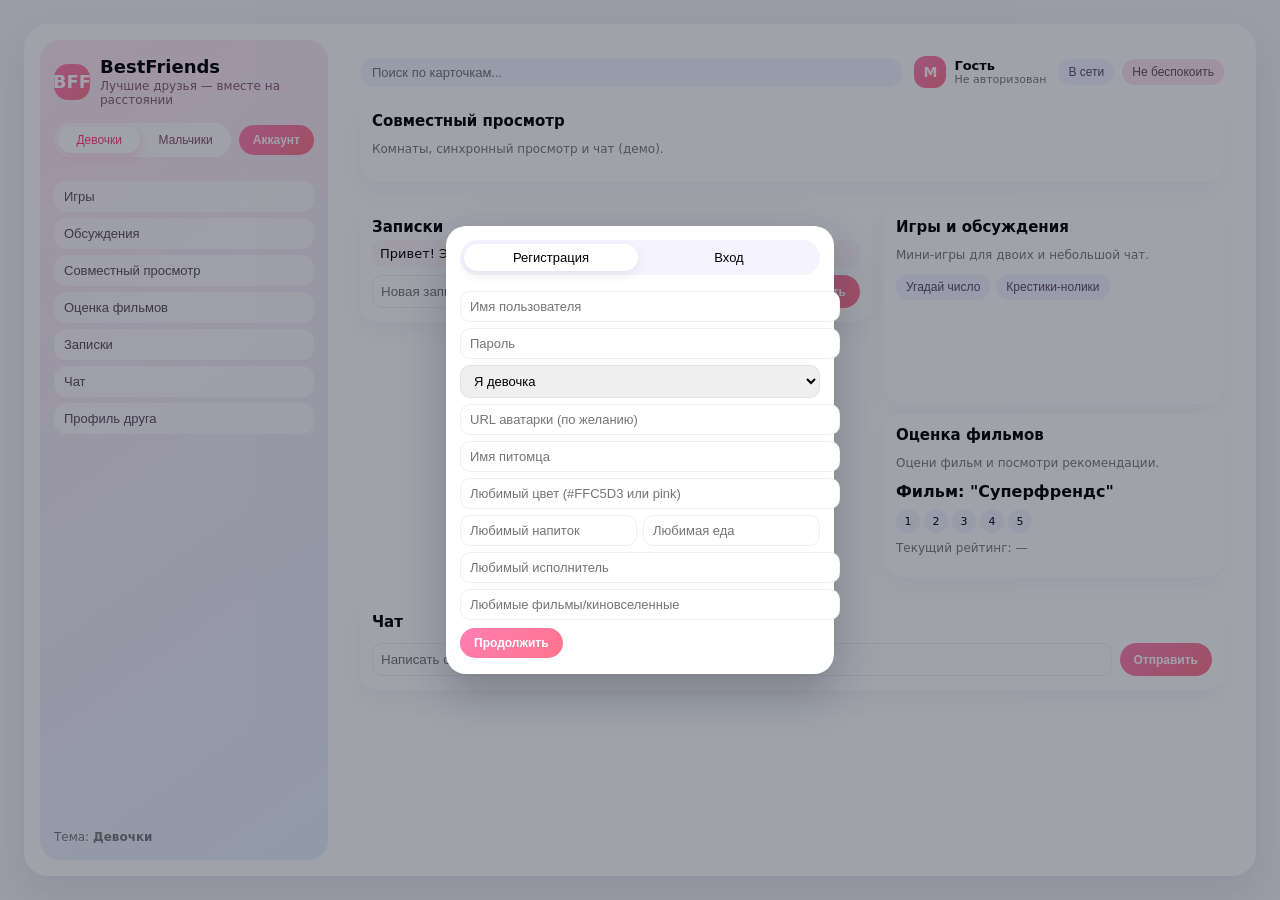
==== index.html @ a4e433d8 "Update index.html" ====
<!DOCTYPE html>
<html lang="ru">
<head>
  <meta charset="utf-8" />
  <meta name="viewport" content="width=device-width, initial-scale=1" />
  <title>Besties — вместе на расстоянии</title>
  <style>
    body {
      margin: 0;
      font-family: system-ui, -apple-system, BlinkMacSystemFont, sans-serif;
      background: #f7f4fb;
      display: flex;
      min-height: 100vh;
    }
    .app {
      display: flex;
      width: 100%;
      max-width: 1200px;
      margin: 24px auto;
      padding: 16px;
      gap: 16px;
      border-radius: 24px;
      background: #fff;
      box-shadow: 0 18px 40px rgba(15, 23, 42, 0.08);
    }
    .sidebar {
      width: 260px;
      border-radius: 20px;
      padding: 16px 14px;
      background: linear-gradient(145deg, #ffe8f3, #e8f1ff);
      display: flex;
      flex-direction: column;
      gap: 16px;
    }
    .brand {
      display: flex;
      gap: 10px;
      align-items: center;
    }
    .logo {
      width: 36px;
      height: 36px;
      border-radius: 14px;
      background: linear-gradient(135deg, #ff7eb3, #ff758c);
      display: flex;
      align-items: center;
      justify-content: center;
      color: #fff;
      font-weight: 700;
      font-size: 18px;
    }
    .brand h1 {
      font-size: 18px;
      margin: 0;
    }
    .brand p {
      margin: 2px 0 0;
      font-size: 12px;
      color: #885b74;
    }
    .toggle-row {
      display: flex;
      gap: 8px;
      align-items: center;
    }
    .theme-switch {
      background: rgba(255, 255, 255, 0.8);
      border-radius: 999px;
      padding: 4px;
      display: flex;
      gap: 4px;
      flex: 1;
    }
    .switch-btn {
      flex: 1;
      border: none;
      background: transparent;
      border-radius: 999px;
      padding: 6px 0;
      font-size: 12px;
      cursor: pointer;
      color: #85546c;
    }
    .switch-btn.active {
      background: #fff;
      box-shadow: 0 4px 10px rgba(255, 126, 179, 0.25);
      color: #ff3f7b;
    }
    .big-btn {
      border-radius: 999px;
      border: none;
      background: linear-gradient(135deg, #ff7eb3, #ff758c);
      color: #fff;
      font-weight: 600;
      font-size: 12px;
      padding: 8px 14px;
      cursor: pointer;
      white-space: nowrap;
    }
    .menu {
      display: flex;
      flex-direction: column;
      gap: 6px;
      margin-top: 8px;
    }
    .menu button {
      border-radius: 12px;
      border: none;
      padding: 8px 10px;
      text-align: left;
      font-size: 13px;
      cursor: pointer;
      background: rgba(255, 255, 255, 0.7);
      color: #5b4d61;
    }
    .menu button:hover {
      background: #fff;
    }
    .muted {
      font-size: 12px;
      color: #7a7a7a;
    }
    .main {
      flex: 1;
      border-radius: 20px;
      padding: 16px;
      background: #ffffff;
      display: flex;
      flex-direction: column;
      gap: 12px;
    }
    .top {
      display: flex;
      justify-content: space-between;
      align-items: center;
      gap: 12px;
    }
    .search {
      flex: 1;
      display: flex;
      align-items: center;
      gap: 6px;
      padding: 6px 10px;
      border-radius: 999px;
      background: #f3f4ff;
    }
    .search input {
      flex: 1;
      border: none;
      outline: none;
      background: transparent;
      font-size: 13px;
    }
    .profile {
      display: flex;
      align-items: center;
      gap: 8px;
    }
    .avatar {
      width: 32px;
      height: 32px;
      border-radius: 12px;
      background: linear-gradient(135deg, #ff7eb3, #ff758c);
      display: flex;
      align-items: center;
      justify-content: center;
      color: #fff;
      font-weight: 700;
      font-size: 14px;
      overflow: hidden;
    }
    .avatar img {
      width: 100%;
      height: 100%;
      object-fit: cover;
    }
    .profile-info strong {
      display: block;
      font-size: 13px;
    }
    .profile-info small {
      display: block;
      font-size: 11px;
      color: #7a7a7a;
    }
    .pill {
      border-radius: 999px;
      border: none;
      font-size: 12px;
      padding: 6px 10px;
      background: #f3f3ff;
      color: #5b4d61;
      cursor: pointer;
    }
    .pill.right {
      background: #ffe3f0;
    }
    .cards {
      display: grid;
      grid-template-columns: 1fr;
      gap: 10px;
    }
    .card {
      border-radius: 18px;
      padding: 12px 12px 14px;
      background: #ffffff;
      box-shadow: 0 10px 25px rgba(15, 23, 42, 0.04);
    }
    .card h3 {
      margin: 0 0 4px;
      font-size: 15px;
    }
    .notes {
      display: flex;
      flex-direction: column;
      gap: 6px;
      max-height: 160px;
      overflow-y: auto;
    }
    .note-item {
      border-radius: 10px;
      padding: 6px 8px;
      background: #fff6fb;
      font-size: 13px;
    }
    .controls {
      display: flex;
      gap: 6px;
      flex-wrap: wrap;
    }
    .game-area {
      min-height: 80px;
      font-size: 13px;
    }
    .guess-input {
      margin-top: 6px;
      padding: 6px 8px;
      border-radius: 999px;
      border: 1px solid rgba(0, 0, 0, 0.06);
    }
    .ttt-grid {
      margin-top: 8px;
      display: grid;
      grid-template-columns: repeat(3, 32px);
      gap: 4px;
    }
    .ttt-cell {
      width: 32px;
      height: 32px;
      border-radius: 8px;
      background: #f3f3ff;
      display: flex;
      align-items: center;
      justify-content: center;
      cursor: pointer;
    }
    .stars {
      display: flex;
      gap: 4px;
    }
    .star {
      width: 24px;
      height: 24px;
      border-radius: 999px;
      background: #f3f3ff;
      font-size: 11px;
      display: flex;
      align-items: center;
      justify-content: center;
      cursor: pointer;
    }
    .star.active {
      background: #ffd2e3;
    }
    .chat-box {
      max-height: 200px;
      overflow-y: auto;
      display: flex;
      flex-direction: column;
      gap: 6px;
    }
    .chat-msg {
      font-size: 13px;
      border-radius: 10px;
      padding: 6px 8px;
      background: #f7f3ff;
    }
    .chat-meta {
      font-size: 11px;
      color: #7a7a7a;
    }
    .overlay {
      position: fixed;
      inset: 0;
      background: rgba(15, 23, 42, 0.4);
      display: flex;
      align-items: center;
      justify-content: center;
      z-index: 20;
    }
    .auth-modal {
      width: 360px;
      max-width: calc(100% - 32px);
      border-radius: 20px;
      background: #ffffff;
      padding: 14px 14px 16px;
      box-shadow: 0 18px 45px rgba(15, 23, 42, 0.25);
    }
    .auth-tabs {
      display: flex;
      gap: 4px;
      background: #f5f3ff;
      border-radius: 999px;
      padding: 4px;
      margin-bottom: 10px;
    }
    .auth-tab {
      flex: 1;
      border-radius: 999px;
      border: none;
      font-size: 13px;
      padding: 6px 0;
      cursor: pointer;
      background: transparent;
    }
    .auth-tab.active {
      background: #ffffff;
      box-shadow: 0 4px 12px rgba(15, 23, 42, 0.08);
    }
    .auth-form input,
    .auth-form select {
      width: 100%;
      margin-top: 6px;
      padding: 7px 9px;
      border-radius: 10px;
      border: 1px solid rgba(0, 0, 0, 0.06);
      font-size: 13px;
    }
    .auth-row {
      display: flex;
      gap: 6px;
    }
    .badge {
      display: inline-block;
      border-radius: 999px;
      padding: 3px 7px;
      font-size: 11px;
      background: #fff2fa;
      color: #884b6a;
    }
  </style>
</head>
<body data-theme="girls">
  <!-- Модалка регистрации/входа -->
  <div class="overlay" id="authOverlay" hidden>
    <div class="auth-modal">
      <div class="auth-tabs">
        <button class="auth-tab active" id="tabRegister">Регистрация</button>
        <button class="auth-tab" id="tabLogin">Вход</button>
      </div>
      <form class="auth-form" id="authForm">
        <div id="registerFields">
          <input id="regUsername" placeholder="Имя пользователя" />
          <input id="regPassword" type="password" placeholder="Пароль" />
          <select id="regGender">
            <option value="girls">Я девочка</option>
            <option value="boys">Я мальчик</option>
          </select>
          <input id="regAvatar" placeholder="URL аватарки (по желанию)" />
          <input id="regPet" placeholder="Имя питомца" />
          <input id="regFavColor" placeholder="Любимый цвет (#FFC5D3 или pink)" />
          <div class="auth-row">
            <input id="regFavDrink" placeholder="Любимый напиток" />
            <input id="regFavFood" placeholder="Любимая еда" />
          </div>
          <input id="regFavArtist" placeholder="Любимый исполнитель" />
          <input id="regFavMovies" placeholder="Любимые фильмы/киновселенные" />
        </div>

        <div id="loginFields" hidden>
          <input id="loginUsername" placeholder="Имя пользователя" />
          <input id="loginPassword" type="password" placeholder="Пароль" />
        </div>

        <button class="big-btn" type="submit" style="margin-top:8px;">
          Продолжить
        </button>
      </form>
    </div>
  </div>

  <div class="app">
    <aside class="sidebar">
      <div class="brand">
        <div class="logo">BFF</div>
        <div>
          <h1>BestFriends</h1>
          <p>Лучшие друзья — вместе на расстоянии</p>
        </div>
      </div>

      <div class="toggle-row">
        <div class="theme-switch">
          <button class="switch-btn active" id="btnGirls">Девочки</button>
          <button class="switch-btn" id="btnBoys">Мальчики</button>
        </div>
        <button class="big-btn" id="btnAccount">Аккаунт</button>
      </div>

      <nav class="menu">
        <button data-section="games">Игры</button>
        <button data-section="discuss">Обсуждения</button>
        <button data-section="watch">Совместный просмотр</button>
        <button data-section="ratings">Оценка фильмов</button>
        <button data-section="notes">Записки</button>
        <button data-section="chat">Чат</button>
        <button data-section="profiles">Профиль друга</button>
      </nav>

      <div style="margin-top:auto">
        <div class="muted">
          Тема: <strong id="currentTheme">Девочки</strong><br />
          <span id="userSummary"></span>
        </div>
      </div>
    </aside>

    <main class="main">
      <div class="top">
        <div style="display:flex;gap:12px;align-items:center;flex:1">
          <div class="search">
            <input id="search" placeholder="Поиск по карточкам..." />
          </div>

          <div class="profile">
            <div class="avatar" id="myAvatar"><span>M</span></div>
            <div class="profile-info">
              <strong id="myName">Гость</strong>
              <small id="myStatus">Не авторизован</small>
              <small id="myPet"></small>
            </div>
          </div>
        </div>

        <div style="display:flex;gap:8px;align-items:center">
          <button class="pill" id="toggleOnline">В сети</button>
          <button class="pill right" id="toggleDoNotDisturb">Не беспокоить</button>
        </div>
      </div>

      <section class="cards" id="sectionsContainer"></section>

      <div style="display:flex;gap:12px;margin-top:12px;align-items:flex-start">
        <div style="flex:1">
          <div class="card">
            <h3>Записки</h3>
            <div class="notes" id="notesList">
              <div class="note-item">Привет! Это первая совместная записка.</div>
            </div>
            <div style="display:flex;gap:8px;margin-top:8px">
              <input id="noteInput" placeholder="Новая записка..." style="flex:1;padding:8px;border-radius:10px;border:1px solid rgba(0,0,0,0.06)" />
              <button class="big-btn" id="addNote">Добавить</button>
            </div>
          </div>
        </div>

        <div style="width:340px">
          <div class="card">
            <h3>Игры и обсуждения</h3>
            <p class="muted">Мини‑игры для двоих и небольшой чат.</p>
            <div class="controls" style="margin-top:10px" id="activityControls">
              <button class="pill" data-activity="guess">Угадай число</button>
              <button class="pill" data-activity="ttt">Крестики‑нолики</button>
            </div>
            <div class="game-area" id="gameArea" style="margin-top:10px"></div>
          </div>

          <div class="card" style="margin-top:10px">
            <h3>Оценка фильмов</h3>
            <p class="muted">Оцени фильм и посмотри рекомендации.</p>
            <div style="margin-top:10px">
              <div><strong id="movieTitle">Фильм: "Суперфрендс"</strong></div>
              <div style="margin-top:8px" class="stars" id="movieStars">
                <div class="star" data-value="1">1</div>
                <div class="star" data-value="2">2</div>
                <div class="star" data-value="3">3</div>
                <div class="star" data-value="4">4</div>
                <div class="star" data-value="5">5</div>
              </div>
              <div style="margin-top:8px" class="muted">
                Текущий рейтинг: <span id="currentRating">—</span>
              </div>
              <div style="margin-top:8px" class="muted" id="movieRec"></div>
            </div>
          </div>
        </div>
      </div>

      <div class="card" style="margin-top:12px;">
        <h3>Чат</h3>
        <div class="chat-box" id="chatBox"></div>
        <div style="display:flex;gap:8px;margin-top:8px;">
          <input id="chatInput" placeholder="Написать сообщение..." style="flex:1;padding:8px;border-radius:10px;border:1px solid rgba(0,0,0,0.06)" />
          <button class="big-btn" id="chatSend">Отправить</button>
        </div>
      </div>
    </main>
  </div>

  <template id="cardTemplate">
    <div class="card">
      <h3></h3>
      <p class="muted"></p>
    </div>
  </template>

  <script src="main.js"></script>
</body>
</html>
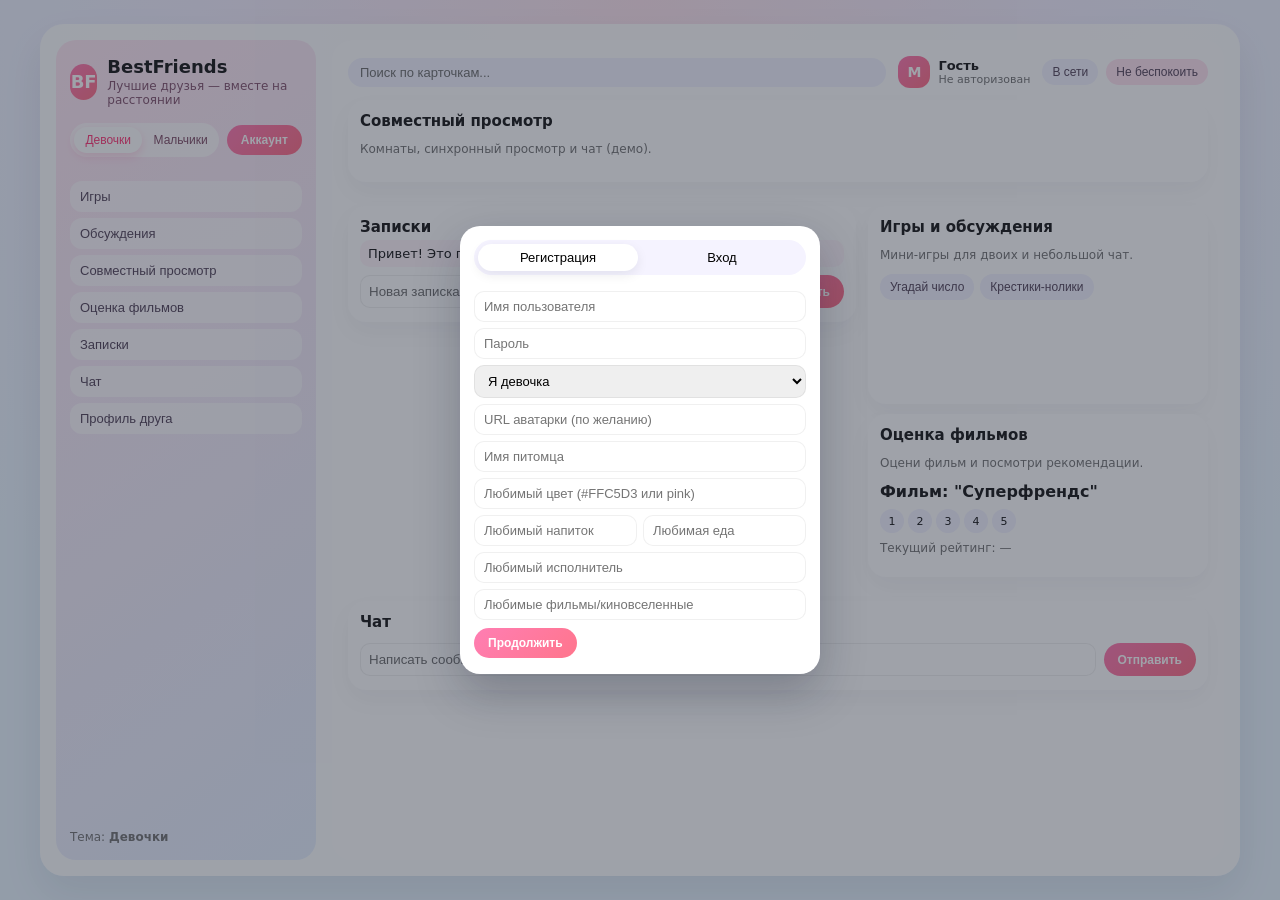
==== commit 900dc1a5: "Update index.html" ====
--- a/index.html
+++ b/index.html
@@ -3,362 +3,28 @@
 <head>
   <meta charset="utf-8" />
   <meta name="viewport" content="width=device-width, initial-scale=1" />
-  <title>Besties — вместе на расстоянии</title>
-  <style>
-    body {
-      margin: 0;
-      font-family: system-ui, -apple-system, BlinkMacSystemFont, sans-serif;
-      background: #f7f4fb;
-      display: flex;
-      min-height: 100vh;
-    }
-    .app {
-      display: flex;
-      width: 100%;
-      max-width: 1200px;
-      margin: 24px auto;
-      padding: 16px;
-      gap: 16px;
-      border-radius: 24px;
-      background: #fff;
-      box-shadow: 0 18px 40px rgba(15, 23, 42, 0.08);
-    }
-    .sidebar {
-      width: 260px;
-      border-radius: 20px;
-      padding: 16px 14px;
-      background: linear-gradient(145deg, #ffe8f3, #e8f1ff);
-      display: flex;
-      flex-direction: column;
-      gap: 16px;
-    }
-    .brand {
-      display: flex;
-      gap: 10px;
-      align-items: center;
-    }
-    .logo {
-      width: 36px;
-      height: 36px;
-      border-radius: 14px;
-      background: linear-gradient(135deg, #ff7eb3, #ff758c);
-      display: flex;
-      align-items: center;
-      justify-content: center;
-      color: #fff;
-      font-weight: 700;
-      font-size: 18px;
-    }
-    .brand h1 {
-      font-size: 18px;
-      margin: 0;
-    }
-    .brand p {
-      margin: 2px 0 0;
-      font-size: 12px;
-      color: #885b74;
-    }
-    .toggle-row {
-      display: flex;
-      gap: 8px;
-      align-items: center;
-    }
-    .theme-switch {
-      background: rgba(255, 255, 255, 0.8);
-      border-radius: 999px;
-      padding: 4px;
-      display: flex;
-      gap: 4px;
-      flex: 1;
-    }
-    .switch-btn {
-      flex: 1;
-      border: none;
-      background: transparent;
-      border-radius: 999px;
-      padding: 6px 0;
-      font-size: 12px;
-      cursor: pointer;
-      color: #85546c;
-    }
-    .switch-btn.active {
-      background: #fff;
-      box-shadow: 0 4px 10px rgba(255, 126, 179, 0.25);
-      color: #ff3f7b;
-    }
-    .big-btn {
-      border-radius: 999px;
-      border: none;
-      background: linear-gradient(135deg, #ff7eb3, #ff758c);
-      color: #fff;
-      font-weight: 600;
-      font-size: 12px;
-      padding: 8px 14px;
-      cursor: pointer;
-      white-space: nowrap;
-    }
-    .menu {
-      display: flex;
-      flex-direction: column;
-      gap: 6px;
-      margin-top: 8px;
-    }
-    .menu button {
-      border-radius: 12px;
-      border: none;
-      padding: 8px 10px;
-      text-align: left;
-      font-size: 13px;
-      cursor: pointer;
-      background: rgba(255, 255, 255, 0.7);
-      color: #5b4d61;
-    }
-    .menu button:hover {
-      background: #fff;
-    }
-    .muted {
-      font-size: 12px;
-      color: #7a7a7a;
-    }
-    .main {
-      flex: 1;
-      border-radius: 20px;
-      padding: 16px;
-      background: #ffffff;
-      display: flex;
-      flex-direction: column;
-      gap: 12px;
-    }
-    .top {
-      display: flex;
-      justify-content: space-between;
-      align-items: center;
-      gap: 12px;
-    }
-    .search {
-      flex: 1;
-      display: flex;
-      align-items: center;
-      gap: 6px;
-      padding: 6px 10px;
-      border-radius: 999px;
-      background: #f3f4ff;
-    }
-    .search input {
-      flex: 1;
-      border: none;
-      outline: none;
-      background: transparent;
-      font-size: 13px;
-    }
-    .profile {
-      display: flex;
-      align-items: center;
-      gap: 8px;
-    }
-    .avatar {
-      width: 32px;
-      height: 32px;
-      border-radius: 12px;
-      background: linear-gradient(135deg, #ff7eb3, #ff758c);
-      display: flex;
-      align-items: center;
-      justify-content: center;
-      color: #fff;
-      font-weight: 700;
-      font-size: 14px;
-      overflow: hidden;
-    }
-    .avatar img {
-      width: 100%;
-      height: 100%;
-      object-fit: cover;
-    }
-    .profile-info strong {
-      display: block;
-      font-size: 13px;
-    }
-    .profile-info small {
-      display: block;
-      font-size: 11px;
-      color: #7a7a7a;
-    }
-    .pill {
-      border-radius: 999px;
-      border: none;
-      font-size: 12px;
-      padding: 6px 10px;
-      background: #f3f3ff;
-      color: #5b4d61;
-      cursor: pointer;
-    }
-    .pill.right {
-      background: #ffe3f0;
-    }
-    .cards {
-      display: grid;
-      grid-template-columns: 1fr;
-      gap: 10px;
-    }
-    .card {
-      border-radius: 18px;
-      padding: 12px 12px 14px;
-      background: #ffffff;
-      box-shadow: 0 10px 25px rgba(15, 23, 42, 0.04);
-    }
-    .card h3 {
-      margin: 0 0 4px;
-      font-size: 15px;
-    }
-    .notes {
-      display: flex;
-      flex-direction: column;
-      gap: 6px;
-      max-height: 160px;
-      overflow-y: auto;
-    }
-    .note-item {
-      border-radius: 10px;
-      padding: 6px 8px;
-      background: #fff6fb;
-      font-size: 13px;
-    }
-    .controls {
-      display: flex;
-      gap: 6px;
-      flex-wrap: wrap;
-    }
-    .game-area {
-      min-height: 80px;
-      font-size: 13px;
-    }
-    .guess-input {
-      margin-top: 6px;
-      padding: 6px 8px;
-      border-radius: 999px;
-      border: 1px solid rgba(0, 0, 0, 0.06);
-    }
-    .ttt-grid {
-      margin-top: 8px;
-      display: grid;
-      grid-template-columns: repeat(3, 32px);
-      gap: 4px;
-    }
-    .ttt-cell {
-      width: 32px;
-      height: 32px;
-      border-radius: 8px;
-      background: #f3f3ff;
-      display: flex;
-      align-items: center;
-      justify-content: center;
-      cursor: pointer;
-    }
-    .stars {
-      display: flex;
-      gap: 4px;
-    }
-    .star {
-      width: 24px;
-      height: 24px;
-      border-radius: 999px;
-      background: #f3f3ff;
-      font-size: 11px;
-      display: flex;
-      align-items: center;
-      justify-content: center;
-      cursor: pointer;
-    }
-    .star.active {
-      background: #ffd2e3;
-    }
-    .chat-box {
-      max-height: 200px;
-      overflow-y: auto;
-      display: flex;
-      flex-direction: column;
-      gap: 6px;
-    }
-    .chat-msg {
-      font-size: 13px;
-      border-radius: 10px;
-      padding: 6px 8px;
-      background: #f7f3ff;
-    }
-    .chat-meta {
-      font-size: 11px;
-      color: #7a7a7a;
-    }
-    .overlay {
-      position: fixed;
-      inset: 0;
-      background: rgba(15, 23, 42, 0.4);
-      display: flex;
-      align-items: center;
-      justify-content: center;
-      z-index: 20;
-    }
-    .auth-modal {
-      width: 360px;
-      max-width: calc(100% - 32px);
-      border-radius: 20px;
-      background: #ffffff;
-      padding: 14px 14px 16px;
-      box-shadow: 0 18px 45px rgba(15, 23, 42, 0.25);
-    }
-    .auth-tabs {
-      display: flex;
-      gap: 4px;
-      background: #f5f3ff;
-      border-radius: 999px;
-      padding: 4px;
-      margin-bottom: 10px;
-    }
-    .auth-tab {
-      flex: 1;
-      border-radius: 999px;
-      border: none;
-      font-size: 13px;
-      padding: 6px 0;
-      cursor: pointer;
-      background: transparent;
-    }
-    .auth-tab.active {
-      background: #ffffff;
-      box-shadow: 0 4px 12px rgba(15, 23, 42, 0.08);
-    }
-    .auth-form input,
-    .auth-form select {
-      width: 100%;
-      margin-top: 6px;
-      padding: 7px 9px;
-      border-radius: 10px;
-      border: 1px solid rgba(0, 0, 0, 0.06);
-      font-size: 13px;
-    }
-    .auth-row {
-      display: flex;
-      gap: 6px;
-    }
-    .badge {
-      display: inline-block;
-      border-radius: 999px;
-      padding: 3px 7px;
-      font-size: 11px;
-      background: #fff2fa;
-      color: #884b6a;
-    }
-  </style>
+  <title>BestFriends — вместе на расстоянии</title>
+  <link rel="stylesheet" href="style.css" />
 </head>
 <body data-theme="girls">
-  <!-- Модалка регистрации/входа -->
+  <!-- Модалка регистрации/входа/профиля -->
   <div class="overlay" id="authOverlay" hidden>
     <div class="auth-modal">
-      <div class="auth-tabs">
+      <div class="auth-tabs" id="authTabs">
         <button class="auth-tab active" id="tabRegister">Регистрация</button>
         <button class="auth-tab" id="tabLogin">Вход</button>
       </div>
+
+      <!-- Блок профиля после входа -->
+      <div id="profileView" hidden>
+        <h3>Привет, <span id="profileName"></span>!</h3>
+        <p class="muted" id="profileInfo"></p>
+        <button class="big-btn" id="btnLogout" style="margin-top:8px;">Выйти</button>
+      </div>
+
+      <!-- Форма регистрации/входа -->
       <form class="auth-form" id="authForm">
+        <!-- Регистрация -->
         <div id="registerFields">
           <input id="regUsername" placeholder="Имя пользователя" />
           <input id="regPassword" type="password" placeholder="Пароль" />
@@ -377,6 +43,7 @@
           <input id="regFavMovies" placeholder="Любимые фильмы/киновселенные" />
         </div>
 
+        <!-- Вход -->
         <div id="loginFields" hidden>
           <input id="loginUsername" placeholder="Имя пользователя" />
           <input id="loginPassword" type="password" placeholder="Пароль" />
@@ -392,7 +59,7 @@
   <div class="app">
     <aside class="sidebar">
       <div class="brand">
-        <div class="logo">BFF</div>
+        <div class="logo">BF</div>
         <div>
           <h1>BestFriends</h1>
           <p>Лучшие друзья — вместе на расстоянии</p>
--- a/style.css
+++ b/style.css
@@ -0,0 +1,448 @@
+:root {
+  --bg: #f7f4fb;
+  --sidebar-bg: #ffffff;
+  --card-bg: #ffffff;
+  --text-main: #222222;
+  --text-muted: #7a7a7a;
+  --accent-pink: #ffc5d3;
+  --accent-blue: #b4d4ff;
+  --border-soft: rgba(0, 0, 0, 0.06);
+  --radius-lg: 18px;
+  --radius-md: 12px;
+  --shadow-soft: 0 18px 40px rgba(15, 23, 42, 0.08);
+}
+
+* {
+  box-sizing: border-box;
+}
+
+body {
+  margin: 0;
+  font-family: system-ui, -apple-system, BlinkMacSystemFont, "SF Pro Text", sans-serif;
+  background: radial-gradient(circle at top, #ffe7f0, #f3f0ff 40%, #ebf6ff 75%);
+  color: var(--text-main);
+  min-height: 100vh;
+  display: flex;
+}
+
+/* Лейаут */
+
+.app {
+  display: flex;
+  width: 100%;
+  max-width: 1200px;
+  margin: 24px auto;
+  padding: 16px;
+  gap: 16px;
+  border-radius: 24px;
+  background: rgba(255, 255, 255, 0.9);
+  box-shadow: var(--shadow-soft);
+}
+
+/* Сайдбар */
+
+.sidebar {
+  width: 260px;
+  border-radius: 20px;
+  padding: 16px 14px;
+  background: linear-gradient(145deg, #ffe8f3, #e8f1ff);
+  display: flex;
+  flex-direction: column;
+  gap: 16px;
+}
+
+.brand {
+  display: flex;
+  gap: 10px;
+  align-items: center;
+}
+
+.logo {
+  width: 36px;
+  height: 36px;
+  border-radius: 14px;
+  background: linear-gradient(135deg, #ff7eb3, #ff758c);
+  display: flex;
+  align-items: center;
+  justify-content: center;
+  color: #fff;
+  font-weight: 700;
+  font-size: 18px;
+}
+
+.brand h1 {
+  font-size: 18px;
+  margin: 0;
+}
+
+.brand p {
+  margin: 2px 0 0;
+  font-size: 12px;
+  color: #885b74;
+}
+
+.toggle-row {
+  display: flex;
+  gap: 8px;
+  align-items: center;
+}
+
+.theme-switch {
+  background: rgba(255, 255, 255, 0.8);
+  border-radius: 999px;
+  padding: 4px;
+  display: flex;
+  gap: 4px;
+  flex: 1;
+}
+
+.switch-btn {
+  flex: 1;
+  border: none;
+  background: transparent;
+  border-radius: 999px;
+  padding: 6px 0;
+  font-size: 12px;
+  cursor: pointer;
+  color: #85546c;
+}
+
+.switch-btn.active {
+  background: #fff;
+  box-shadow: 0 4px 10px rgba(255, 126, 179, 0.25);
+  color: #ff3f7b;
+}
+
+.big-btn {
+  border-radius: 999px;
+  border: none;
+  background: linear-gradient(135deg, #ff7eb3, #ff758c);
+  color: #fff;
+  font-weight: 600;
+  font-size: 12px;
+  padding: 8px 14px;
+  cursor: pointer;
+  white-space: nowrap;
+}
+
+.menu {
+  display: flex;
+  flex-direction: column;
+  gap: 6px;
+  margin-top: 8px;
+}
+
+.menu button {
+  border-radius: 12px;
+  border: none;
+  padding: 8px 10px;
+  text-align: left;
+  font-size: 13px;
+  cursor: pointer;
+  background: rgba(255, 255, 255, 0.7);
+  color: #5b4d61;
+}
+
+.menu button:hover {
+  background: #fff;
+}
+
+.muted {
+  font-size: 12px;
+  color: var(--text-muted);
+}
+
+/* Main */
+
+.main {
+  flex: 1;
+  border-radius: 20px;
+  padding: 16px;
+  background: #ffffff;
+  display: flex;
+  flex-direction: column;
+  gap: 12px;
+}
+
+.top {
+  display: flex;
+  justify-content: space-between;
+  align-items: center;
+  gap: 12px;
+}
+
+.search {
+  flex: 1;
+  display: flex;
+  align-items: center;
+  gap: 6px;
+  padding: 6px 10px;
+  border-radius: 999px;
+  background: #f3f4ff;
+}
+
+.search input {
+  flex: 1;
+  border: none;
+  outline: none;
+  background: transparent;
+  font-size: 13px;
+}
+
+.profile {
+  display: flex;
+  align-items: center;
+  gap: 8px;
+}
+
+.avatar {
+  width: 32px;
+  height: 32px;
+  border-radius: 12px;
+  background: linear-gradient(135deg, #ff7eb3, #ff758c);
+  display: flex;
+  align-items: center;
+  justify-content: center;
+  color: #fff;
+  font-weight: 700;
+  font-size: 14px;
+  overflow: hidden;
+}
+
+.avatar img {
+  width: 100%;
+  height: 100%;
+  object-fit: cover;
+}
+
+.profile-info strong {
+  display: block;
+  font-size: 13px;
+}
+
+.profile-info small {
+  display: block;
+  font-size: 11px;
+  color: var(--text-muted);
+}
+
+.pill {
+  border-radius: 999px;
+  border: none;
+  font-size: 12px;
+  padding: 6px 10px;
+  background: #f3f3ff;
+  color: #5b4d61;
+  cursor: pointer;
+}
+
+.pill.right {
+  background: #ffe3f0;
+}
+
+/* Cards */
+
+.cards {
+  display: grid;
+  grid-template-columns: 1fr;
+  gap: 10px;
+}
+
+.card {
+  border-radius: 18px;
+  padding: 12px 12px 14px;
+  background: #ffffff;
+  box-shadow: 0 10px 25px rgba(15, 23, 42, 0.04);
+}
+
+.card h3 {
+  margin: 0 0 4px;
+  font-size: 15px;
+}
+
+/* Notes */
+
+.notes {
+  display: flex;
+  flex-direction: column;
+  gap: 6px;
+  max-height: 160px;
+  overflow-y: auto;
+}
+
+.note-item {
+  border-radius: 10px;
+  padding: 6px 8px;
+  background: #fff6fb;
+  font-size: 13px;
+}
+
+/* Games */
+
+.controls {
+  display: flex;
+  gap: 6px;
+  flex-wrap: wrap;
+}
+
+.game-area {
+  min-height: 80px;
+  font-size: 13px;
+}
+
+.guess-input {
+  margin-top: 6px;
+  padding: 6px 8px;
+  border-radius: 999px;
+  border: 1px solid var(--border-soft);
+}
+
+/* Tic-tac-toe */
+
+.ttt-grid {
+  margin-top: 8px;
+  display: grid;
+  grid-template-columns: repeat(3, 32px);
+  gap: 4px;
+}
+
+.ttt-cell {
+  width: 32px;
+  height: 32px;
+  border-radius: 8px;
+  background: #f3f3ff;
+  display: flex;
+  align-items: center;
+  justify-content: center;
+  cursor: pointer;
+}
+
+/* Rating */
+
+.stars {
+  display: flex;
+  gap: 4px;
+}
+
+.star {
+  width: 24px;
+  height: 24px;
+  border-radius: 999px;
+  background: #f3f3ff;
+  font-size: 11px;
+  display: flex;
+  align-items: center;
+  justify-content: center;
+  cursor: pointer;
+}
+
+.star.active {
+  background: #ffd2e3;
+}
+
+/* Chat */
+
+.chat-box {
+  max-height: 200px;
+  overflow-y: auto;
+  display: flex;
+  flex-direction: column;
+  gap: 6px;
+}
+
+.chat-msg {
+  font-size: 13px;
+  border-radius: 10px;
+  padding: 6px 8px;
+  background: #f7f3ff;
+}
+
+.chat-meta {
+  font-size: 11px;
+  color: var(--text-muted);
+}
+
+/* Overlay / auth */
+
+.overlay {
+  position: fixed;
+  inset: 0;
+  background: rgba(15, 23, 42, 0.4);
+  display: flex;
+  align-items: center;
+  justify-content: center;
+  z-index: 20;
+}
+
+.auth-modal {
+  width: 360px;
+  max-width: calc(100% - 32px);
+  border-radius: 20px;
+  background: #ffffff;
+  padding: 14px 14px 16px;
+  box-shadow: 0 18px 45px rgba(15, 23, 42, 0.25);
+}
+
+.auth-tabs {
+  display: flex;
+  gap: 4px;
+  background: #f5f3ff;
+  border-radius: 999px;
+  padding: 4px;
+  margin-bottom: 10px;
+}
+
+.auth-tab {
+  flex: 1;
+  border-radius: 999px;
+  border: none;
+  font-size: 13px;
+  padding: 6px 0;
+  cursor: pointer;
+  background: transparent;
+}
+
+.auth-tab.active {
+  background: #ffffff;
+  box-shadow: 0 4px 12px rgba(15, 23, 42, 0.08);
+}
+
+.auth-form input,
+.auth-form select {
+  width: 100%;
+  margin-top: 6px;
+  padding: 7px 9px;
+  border-radius: 10px;
+  border: 1px solid var(--border-soft);
+  font-size: 13px;
+}
+
+.auth-row {
+  display: flex;
+  gap: 6px;
+}
+
+/* Badges */
+
+.badge {
+  display: inline-block;
+  border-radius: 999px;
+  padding: 3px 7px;
+  font-size: 11px;
+  background: #fff2fa;
+  color: #884b6a;
+}
+
+/* Responsive */
+
+@media (max-width: 880px) {
+  .app {
+    flex-direction: column;
+  }
+  .sidebar {
+    width: 100%;
+    flex-direction: row;
+    align-items: center;
+    overflow-x: auto;
+  }
+}
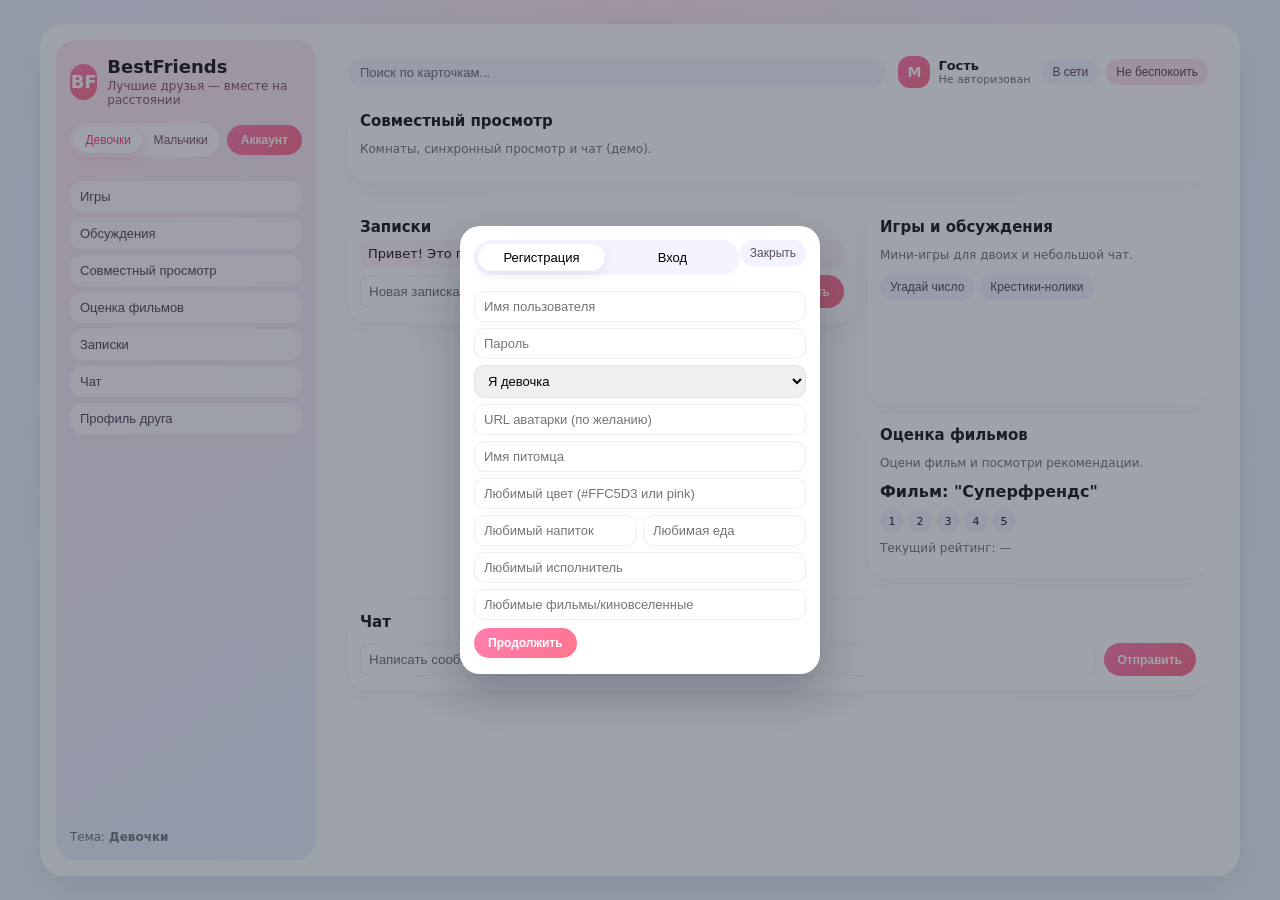
==== commit a902fcc6: "Update index.html" ====
--- a/index.html
+++ b/index.html
@@ -10,6 +10,10 @@
   <!-- Модалка регистрации/входа/профиля -->
   <div class="overlay" id="authOverlay" hidden>
     <div class="auth-modal">
+      <button class="pill" id="btnCloseAuth" style="float:right;margin-bottom:6px;">
+        Закрыть
+      </button>
+
       <div class="auth-tabs" id="authTabs">
         <button class="auth-tab active" id="tabRegister">Регистрация</button>
         <button class="auth-tab" id="tabLogin">Вход</button>
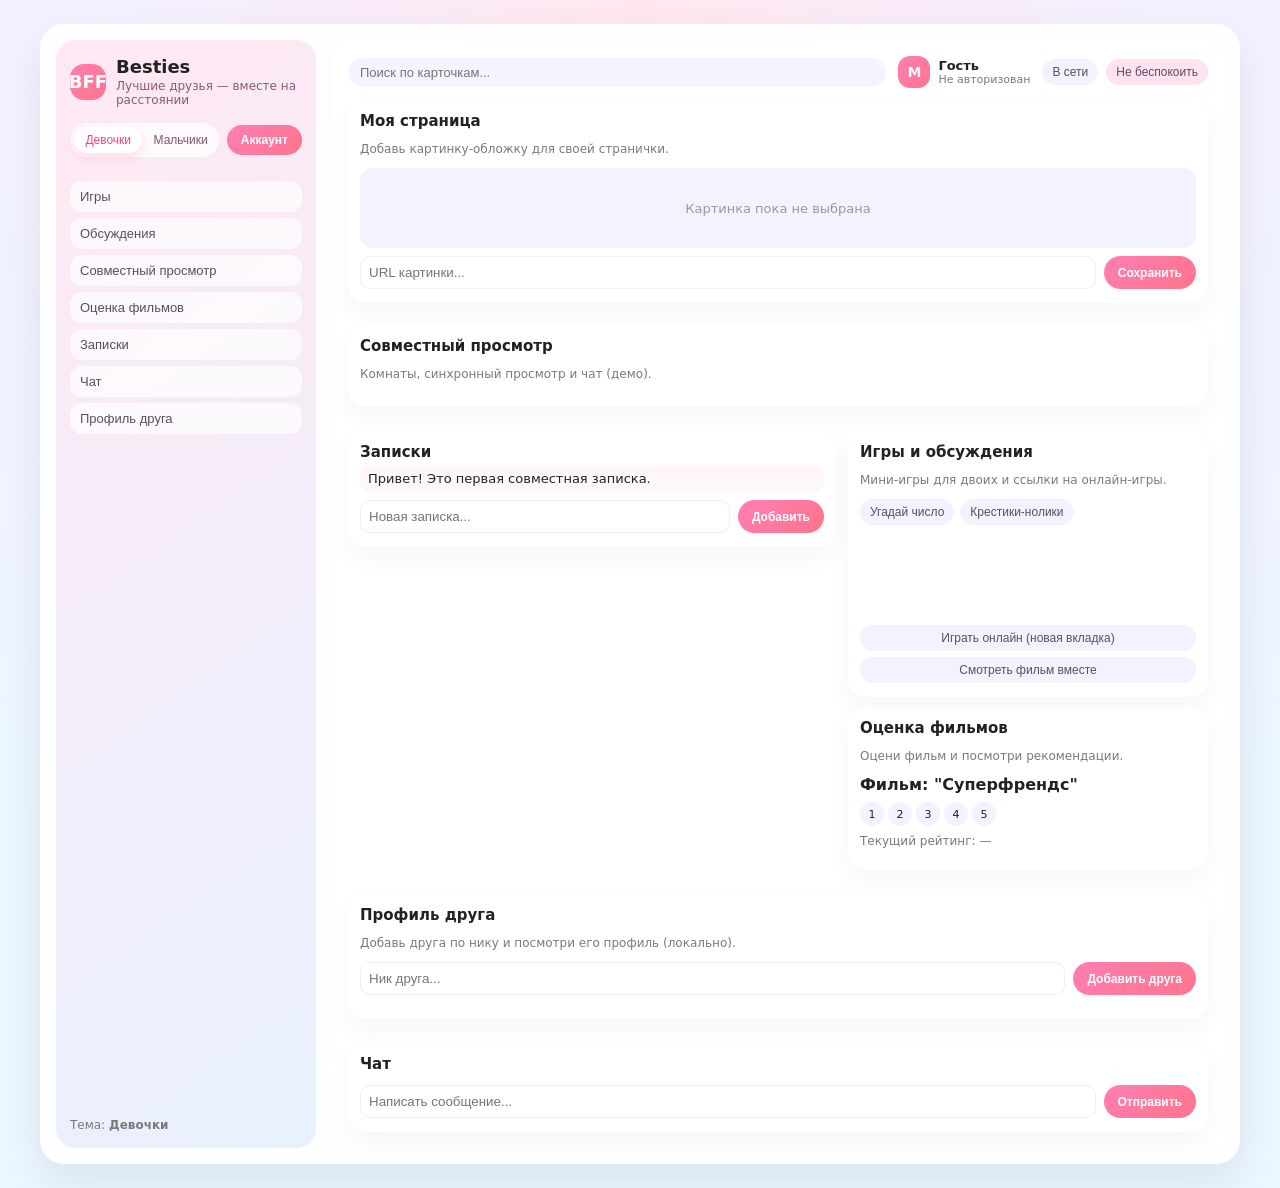
==== commit a3f4a5c3: "Update index.html" ====
--- a/index.html
+++ b/index.html
@@ -3,7 +3,11 @@
 <head>
   <meta charset="utf-8" />
   <meta name="viewport" content="width=device-width, initial-scale=1" />
-  <title>BestFriends — вместе на расстоянии</title>
+  <title>Besties — вместе на расстоянии</title>
+
+  <!-- Иконка сайта (по желанию, положи рядом favicon.png) -->
+  <link rel="icon" type="image/png" href="favicon.png" />
+
   <link rel="stylesheet" href="style.css" />
 </head>
 <body data-theme="girls">
@@ -32,6 +36,7 @@
         <div id="registerFields">
           <input id="regUsername" placeholder="Имя пользователя" />
           <input id="regPassword" type="password" placeholder="Пароль" />
+          <input id="regNickname" placeholder="Ник (для добавления в друзья)" />
           <select id="regGender">
             <option value="girls">Я девочка</option>
             <option value="boys">Я мальчик</option>
@@ -45,6 +50,7 @@
           </div>
           <input id="regFavArtist" placeholder="Любимый исполнитель" />
           <input id="regFavMovies" placeholder="Любимые фильмы/киновселенные" />
+          <input id="regCover" placeholder="URL обложки профиля (по желанию)" />
         </div>
 
         <!-- Вход -->
@@ -63,9 +69,9 @@
   <div class="app">
     <aside class="sidebar">
       <div class="brand">
-        <div class="logo">BF</div>
+        <div class="logo">BFF</div>
         <div>
-          <h1>BestFriends</h1>
+          <h1>Besties</h1>
           <p>Лучшие друзья — вместе на расстоянии</p>
         </div>
       </div>
@@ -119,6 +125,19 @@
         </div>
       </div>
 
+      <!-- Кастомная обложка своей страницы -->
+      <div class="card" id="coverCard" style="margin-bottom:10px;">
+        <h3>Моя страница</h3>
+        <p class="muted">Добавь картинку‑обложку для своей странички.</p>
+        <div id="coverPreview" style="margin-top:8px;min-height:80px;border-radius:12px;background:#f3f3ff;display:flex;align-items:center;justify-content:center;color:#999;font-size:13px;">
+          Картинка пока не выбрана
+        </div>
+        <div style="display:flex;gap:8px;margin-top:8px;">
+          <input id="coverInput" placeholder="URL картинки..." style="flex:1;padding:8px;border-radius:10px;border:1px solid rgba(0,0,0,0.06)" />
+          <button class="big-btn" id="btnSaveCover">Сохранить</button>
+        </div>
+      </div>
+
       <section class="cards" id="sectionsContainer"></section>
 
       <div style="display:flex;gap:12px;margin-top:12px;align-items:flex-start">
@@ -135,15 +154,21 @@
           </div>
         </div>
 
-        <div style="width:340px">
+        <div style="width:360px">
           <div class="card">
             <h3>Игры и обсуждения</h3>
-            <p class="muted">Мини‑игры для двоих и небольшой чат.</p>
+            <p class="muted">Мини‑игры для двоих и ссылки на онлайн‑игры.</p>
             <div class="controls" style="margin-top:10px" id="activityControls">
               <button class="pill" data-activity="guess">Угадай число</button>
               <button class="pill" data-activity="ttt">Крестики‑нолики</button>
             </div>
             <div class="game-area" id="gameArea" style="margin-top:10px"></div>
+
+            <!-- Ссылки на внешние игры и совместный просмотр -->
+            <div style="margin-top:10px;display:flex;flex-direction:column;gap:6px;">
+              <button class="pill" id="btnOpenGames">Играть онлайн (новая вкладка)</button>
+              <button class="pill" id="btnOpenWatch">Смотреть фильм вместе</button>
+            </div>
           </div>
 
           <div class="card" style="margin-top:10px">
@@ -167,6 +192,17 @@
         </div>
       </div>
 
+      <!-- Профиль друга -->
+      <div class="card" style="margin-top:12px;">
+        <h3>Профиль друга</h3>
+        <p class="muted">Добавь друга по нику и посмотри его профиль (локально).</p>
+        <div style="display:flex;gap:8px;margin-top:8px;">
+          <input id="friendNicknameInput" placeholder="Ник друга..." style="flex:1;padding:8px;border-radius:10px;border:1px solid rgba(0,0,0,0.06)" />
+          <button class="big-btn" id="btnAddFriend">Добавить друга</button>
+        </div>
+        <div id="friendProfile" style="margin-top:10px;" class="muted"></div>
+      </div>
+
       <div class="card" style="margin-top:12px;">
         <h3>Чат</h3>
         <div class="chat-box" id="chatBox"></div>
--- a/style.css
+++ b/style.css
@@ -12,20 +12,16 @@
   --shadow-soft: 0 18px 40px rgba(15, 23, 42, 0.08);
 }
 
-* {
-  box-sizing: border-box;
-}
+* { box-sizing: border-box; }
 
 body {
   margin: 0;
-  font-family: system-ui, -apple-system, BlinkMacSystemFont, "SF Pro Text", sans-serif;
+  font-family: system-ui, -apple-system, BlinkMacSystemFont, sans-serif;
   background: radial-gradient(circle at top, #ffe7f0, #f3f0ff 40%, #ebf6ff 75%);
   color: var(--text-main);
   min-height: 100vh;
   display: flex;
 }
-
-/* Лейаут */
 
 .app {
   display: flex;
@@ -39,8 +35,6 @@
   box-shadow: var(--shadow-soft);
 }
 
-/* Сайдбар */
-
 .sidebar {
   width: 260px;
   border-radius: 20px;
@@ -143,16 +137,12 @@
   color: #5b4d61;
 }
 
-.menu button:hover {
-  background: #fff;
-}
+.menu button:hover { background: #fff; }
 
 .muted {
   font-size: 12px;
   color: var(--text-muted);
 }
-
-/* Main */
 
 .main {
   flex: 1;
@@ -236,11 +226,7 @@
   cursor: pointer;
 }
 
-.pill.right {
-  background: #ffe3f0;
-}
-
-/* Cards */
+.pill.right { background: #ffe3f0; }
 
 .cards {
   display: grid;
@@ -261,7 +247,6 @@
 }
 
 /* Notes */
-
 .notes {
   display: flex;
   flex-direction: column;
@@ -278,7 +263,6 @@
 }
 
 /* Games */
-
 .controls {
   display: flex;
   gap: 6px;
@@ -298,7 +282,6 @@
 }
 
 /* Tic-tac-toe */
-
 .ttt-grid {
   margin-top: 8px;
   display: grid;
@@ -318,7 +301,6 @@
 }
 
 /* Rating */
-
 .stars {
   display: flex;
   gap: 4px;
@@ -336,12 +318,9 @@
   cursor: pointer;
 }
 
-.star.active {
-  background: #ffd2e3;
-}
+.star.active { background: #ffd2e3; }
 
 /* Chat */
-
 .chat-box {
   max-height: 200px;
   overflow-y: auto;
@@ -363,7 +342,6 @@
 }
 
 /* Overlay / auth */
-
 .overlay {
   position: fixed;
   inset: 0;
@@ -372,6 +350,10 @@
   align-items: center;
   justify-content: center;
   z-index: 20;
+}
+
+.overlay[hidden] {
+  display: none !important;
 }
 
 .auth-modal {
@@ -422,8 +404,6 @@
   gap: 6px;
 }
 
-/* Badges */
-
 .badge {
   display: inline-block;
   border-radius: 999px;
@@ -432,17 +412,3 @@
   background: #fff2fa;
   color: #884b6a;
 }
-
-/* Responsive */
-
-@media (max-width: 880px) {
-  .app {
-    flex-direction: column;
-  }
-  .sidebar {
-    width: 100%;
-    flex-direction: row;
-    align-items: center;
-    overflow-x: auto;
-  }
-}
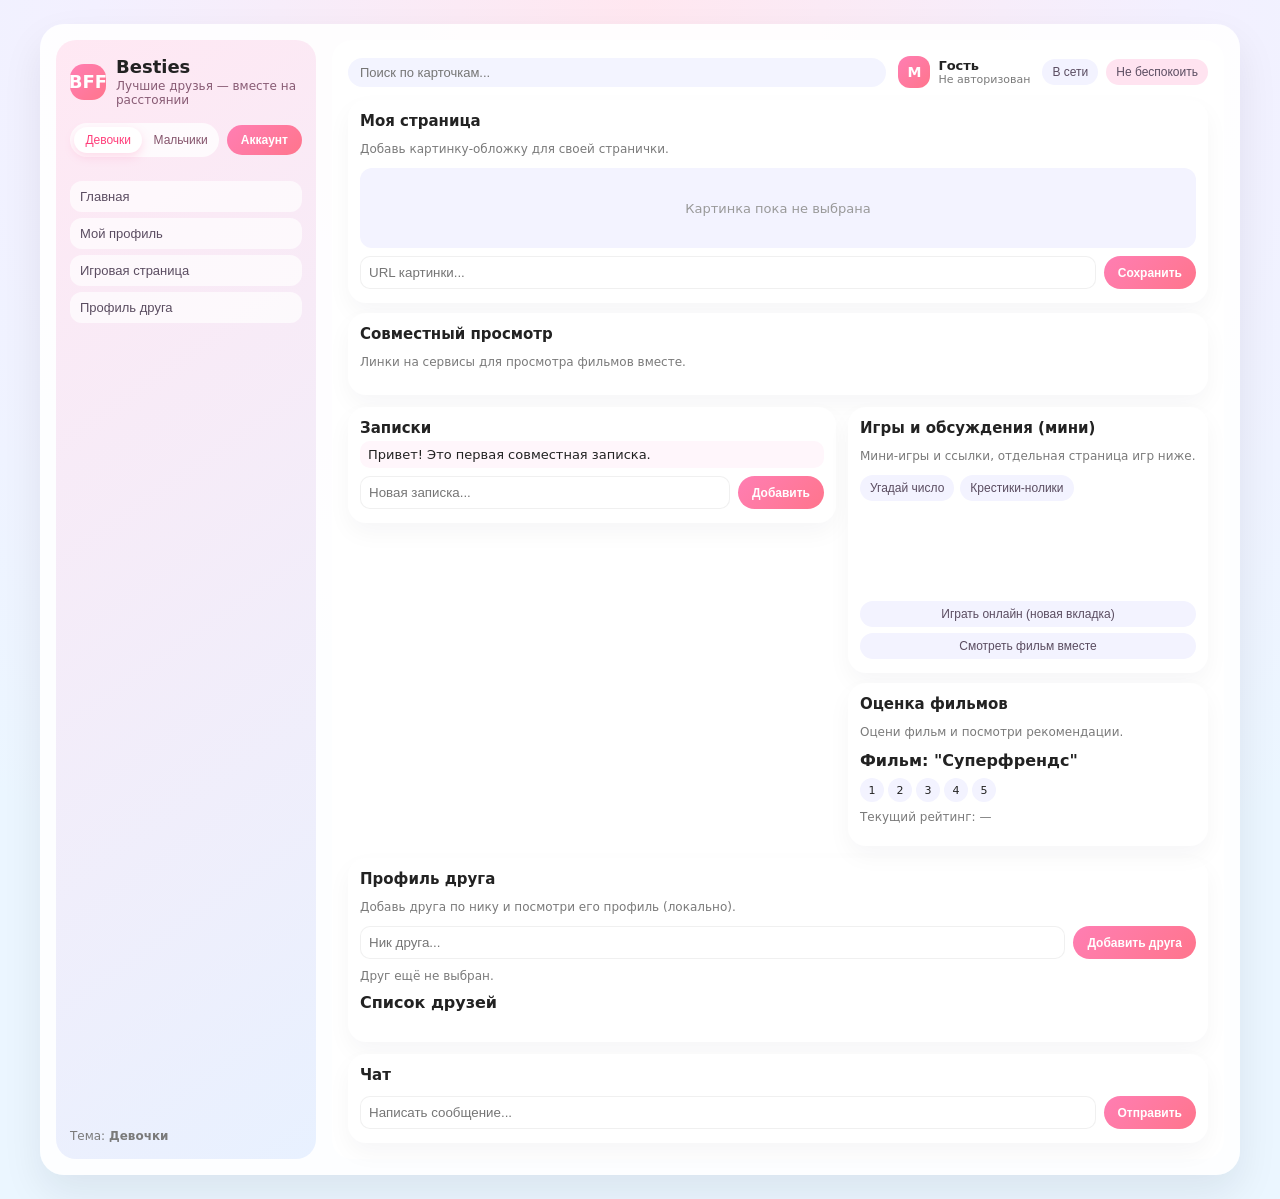
==== commit caa642cc: "Update index.html" ====
--- a/index.html
+++ b/index.html
@@ -5,9 +5,7 @@
   <meta name="viewport" content="width=device-width, initial-scale=1" />
   <title>Besties — вместе на расстоянии</title>
 
-  <!-- Иконка сайта (по желанию, положи рядом favicon.png) -->
   <link rel="icon" type="image/png" href="favicon.png" />
-
   <link rel="stylesheet" href="style.css" />
 </head>
 <body data-theme="girls">
@@ -85,13 +83,10 @@
       </div>
 
       <nav class="menu">
-        <button data-section="games">Игры</button>
-        <button data-section="discuss">Обсуждения</button>
-        <button data-section="watch">Совместный просмотр</button>
-        <button data-section="ratings">Оценка фильмов</button>
-        <button data-section="notes">Записки</button>
-        <button data-section="chat">Чат</button>
-        <button data-section="profiles">Профиль друга</button>
+        <button data-view="home">Главная</button>
+        <button data-view="my-profile">Мой профиль</button>
+        <button data-view="games">Игровая страница</button>
+        <button data-view="friend">Профиль друга</button>
       </nav>
 
       <div style="margin-top:auto">
@@ -125,101 +120,175 @@
         </div>
       </div>
 
-      <!-- Кастомная обложка своей страницы -->
-      <div class="card" id="coverCard" style="margin-bottom:10px;">
-        <h3>Моя страница</h3>
-        <p class="muted">Добавь картинку‑обложку для своей странички.</p>
-        <div id="coverPreview" style="margin-top:8px;min-height:80px;border-radius:12px;background:#f3f3ff;display:flex;align-items:center;justify-content:center;color:#999;font-size:13px;">
-          Картинка пока не выбрана
-        </div>
-        <div style="display:flex;gap:8px;margin-top:8px;">
-          <input id="coverInput" placeholder="URL картинки..." style="flex:1;padding:8px;border-radius:10px;border:1px solid rgba(0,0,0,0.06)" />
-          <button class="big-btn" id="btnSaveCover">Сохранить</button>
-        </div>
-      </div>
-
-      <section class="cards" id="sectionsContainer"></section>
-
-      <div style="display:flex;gap:12px;margin-top:12px;align-items:flex-start">
-        <div style="flex:1">
-          <div class="card">
-            <h3>Записки</h3>
-            <div class="notes" id="notesList">
-              <div class="note-item">Привет! Это первая совместная записка.</div>
-            </div>
-            <div style="display:flex;gap:8px;margin-top:8px">
-              <input id="noteInput" placeholder="Новая записка..." style="flex:1;padding:8px;border-radius:10px;border:1px solid rgba(0,0,0,0.06)" />
-              <button class="big-btn" id="addNote">Добавить</button>
-            </div>
-          </div>
-        </div>
-
-        <div style="width:360px">
-          <div class="card">
-            <h3>Игры и обсуждения</h3>
-            <p class="muted">Мини‑игры для двоих и ссылки на онлайн‑игры.</p>
-            <div class="controls" style="margin-top:10px" id="activityControls">
-              <button class="pill" data-activity="guess">Угадай число</button>
-              <button class="pill" data-activity="ttt">Крестики‑нолики</button>
-            </div>
-            <div class="game-area" id="gameArea" style="margin-top:10px"></div>
-
-            <!-- Ссылки на внешние игры и совместный просмотр -->
-            <div style="margin-top:10px;display:flex;flex-direction:column;gap:6px;">
-              <button class="pill" id="btnOpenGames">Играть онлайн (новая вкладка)</button>
-              <button class="pill" id="btnOpenWatch">Смотреть фильм вместе</button>
-            </div>
-          </div>
-
-          <div class="card" style="margin-top:10px">
-            <h3>Оценка фильмов</h3>
-            <p class="muted">Оцени фильм и посмотри рекомендации.</p>
-            <div style="margin-top:10px">
-              <div><strong id="movieTitle">Фильм: "Суперфрендс"</strong></div>
-              <div style="margin-top:8px" class="stars" id="movieStars">
-                <div class="star" data-value="1">1</div>
-                <div class="star" data-value="2">2</div>
-                <div class="star" data-value="3">3</div>
-                <div class="star" data-value="4">4</div>
-                <div class="star" data-value="5">5</div>
-              </div>
-              <div style="margin-top:8px" class="muted">
-                Текущий рейтинг: <span id="currentRating">—</span>
-              </div>
-              <div style="margin-top:8px" class="muted" id="movieRec"></div>
-            </div>
-          </div>
-        </div>
-      </div>
-
-      <!-- Профиль друга -->
-      <div class="card" style="margin-top:12px;">
-        <h3>Профиль друга</h3>
-        <p class="muted">Добавь друга по нику и посмотри его профиль (локально).</p>
-        <div style="display:flex;gap:8px;margin-top:8px;">
-          <input id="friendNicknameInput" placeholder="Ник друга..." style="flex:1;padding:8px;border-radius:10px;border:1px solid rgba(0,0,0,0.06)" />
-          <button class="big-btn" id="btnAddFriend">Добавить друга</button>
-        </div>
-        <div id="friendProfile" style="margin-top:10px;" class="muted"></div>
-      </div>
-
-      <div class="card" style="margin-top:12px;">
-        <h3>Чат</h3>
-        <div class="chat-box" id="chatBox"></div>
-        <div style="display:flex;gap:8px;margin-top:8px;">
-          <input id="chatInput" placeholder="Написать сообщение..." style="flex:1;padding:8px;border-radius:10px;border:1px solid rgba(0,0,0,0.06)" />
-          <button class="big-btn" id="chatSend">Отправить</button>
-        </div>
-      </div>
+      <!-- VIEW: Главная -->
+      <div class="view" id="view-home">
+        <!-- Кастомная обложка своей страницы -->
+        <div class="card" id="coverCard" style="margin-bottom:10px;">
+          <h3>Моя страница</h3>
+          <p class="muted">Добавь картинку‑обложку для своей странички.</p>
+          <div id="coverPreview" style="margin-top:8px;min-height:80px;border-radius:12px;background:#f3f3ff;display:flex;align-items:center;justify-content:center;color:#999;font-size:13px;">
+            Картинка пока не выбрана
+          </div>
+          <div style="display:flex;gap:8px;margin-top:8px;">
+            <input id="coverInput" placeholder="URL картинки..." style="flex:1;padding:8px;border-radius:10px;border:1px solid rgba(0,0,0,0.06)" />
+            <button class="big-btn" id="btnSaveCover">Сохранить</button>
+          </div>
+        </div>
+
+        <section class="cards" id="sectionsContainer"></section>
+
+        <div style="display:flex;gap:12px;margin-top:12px;align-items:flex-start">
+          <div style="flex:1">
+            <div class="card">
+              <h3>Записки</h3>
+              <div class="notes" id="notesList">
+                <div class="note-item">Привет! Это первая совместная записка.</div>
+              </div>
+              <div style="display:flex;gap:8px;margin-top:8px">
+                <input id="noteInput" placeholder="Новая записка..." style="flex:1;padding:8px;border-radius:10px;border:1px solid rgba(0,0,0,0.06)" />
+                <button class="big-btn" id="addNote">Добавить</button>
+              </div>
+            </div>
+          </div>
+
+          <div style="width:360px">
+            <div class="card">
+              <h3>Игры и обсуждения (мини)</h3>
+              <p class="muted">Мини‑игры и ссылки, отдельная страница игр ниже.</p>
+              <div class="controls" style="margin-top:10px" id="activityControls">
+                <button class="pill" data-activity="guess">Угадай число</button>
+                <button class="pill" data-activity="ttt">Крестики‑нолики</button>
+              </div>
+              <div class="game-area" id="gameArea" style="margin-top:10px"></div>
+
+              <div style="margin-top:10px;display:flex;flex-direction:column;gap:6px;">
+                <button class="pill" id="btnOpenGames">Играть онлайн (новая вкладка)</button>
+                <button class="pill" id="btnOpenWatch">Смотреть фильм вместе</button>
+              </div>
+            </div>
+
+            <div class="card" style="margin-top:10px;">
+              <h3>Оценка фильмов</h3>
+              <p class="muted">Оцени фильм и посмотри рекомендации.</p>
+              <div style="margin-top:10px">
+                <div><strong id="movieTitle">Фильм: "Суперфрендс"</strong></div>
+                <div style="margin-top:8px" class="stars" id="movieStars">
+                  <div class="star" data-value="1">1</div>
+                  <div class="star" data-value="2">2</div>
+                  <div class="star" data-value="3">3</div>
+                  <div class="star" data-value="4">4</div>
+                  <div class="star" data-value="5">5</div>
+                </div>
+                <div style="margin-top:8px" class="muted">
+                  Текущий рейтинг: <span id="currentRating">—</span>
+                </div>
+                <div style="margin-top:8px" class="muted" id="movieRec"></div>
+              </div>
+            </div>
+          </div>
+        </div>
+
+        <!-- Профиль друга (кратко + добавление + список) -->
+        <div class="card" style="margin-top:12px;">
+          <h3>Профиль друга</h3>
+          <p class="muted">Добавь друга по нику и посмотри его профиль (локально).</p>
+          <div style="display:flex;gap:8px;margin-top:8px;">
+            <input id="friendNicknameInput" placeholder="Ник друга..." style="flex:1;padding:8px;border-radius:10px;border:1px solid rgba(0,0,0,0.06)" />
+            <button class="big-btn" id="btnAddFriend">Добавить друга</button>
+          </div>
+          <div id="friendProfile" style="margin-top:10px;" class="muted"></div>
+
+          <div style="margin-top:10px;">
+            <h4 style="margin:4px 0;">Список друзей</h4>
+            <ul id="friendsList" class="friends-list"></ul>
+          </div>
+        </div>
+
+        <div class="card" style="margin-top:12px;">
+          <h3>Чат</h3>
+          <div class="chat-box" id="chatBox"></div>
+          <div style="display:flex;gap:8px;margin-top:8px;">
+            <input id="chatInput" placeholder="Написать сообщение..." style="flex:1;padding:8px;border-radius:10px;border:1px solid rgba(0,0,0,0.06)" />
+            <button class="big-btn" id="chatSend">Отправить</button>
+          </div>
+        </div>
+      </div>
+
+      <!-- VIEW: Мой профиль (персонализация) -->
+      <div class="view" id="view-my-profile" style="display:none;">
+        <div class="card" id="profilePage">
+          <h3>Мой профиль</h3>
+          <p class="muted">Настрой фон, фото и стикеры. (Сохраняется в этом браузере.)</p>
+
+          <div class="profile-page-layout">
+            <div class="profile-page-preview">
+              <div id="profileBg" class="profile-bg">
+                <div id="profilePhotoPreview" class="profile-photo-preview">Фото</div>
+                <div class="profile-stickers">
+                  <div class="sticker-slot" id="stickerSlot1">Стикер 1</div>
+                  <div class="sticker-slot" id="stickerSlot2">Стикер 2</div>
+                  <div class="sticker-slot" id="stickerSlot3">Стикер 3</div>
+                </div>
+              </div>
+            </div>
+
+            <div class="profile-page-controls">
+              <label class="muted">Фон профиля (URL картинки):</label>
+              <input id="profileBgInput" placeholder="https://..." />
+
+              <label class="muted" style="margin-top:8px;">Главное фото (URL):</label>
+              <input id="profilePhotoInput" placeholder="https://..." />
+
+              <label class="muted" style="margin-top:8px;">Стикеры (URL):</label>
+              <input id="stickerInput1" placeholder="Стикер 1" />
+              <input id="stickerInput2" placeholder="Стикер 2" />
+              <input id="stickerInput3" placeholder="Стикер 3" />
+
+              <button class="big-btn" id="btnSaveProfile" style="margin-top:10px;">
+                Сохранить профиль
+              </button>
+            </div>
+          </div>
+        </div>
+      </div>
+
+      <!-- VIEW: Игровая страница -->
+      <div class="view" id="view-games" style="display:none;">
+        <div class="card">
+          <h3>Игровая страница</h3>
+          <p class="muted">Здесь собраны игры: мини‑игры, онлайн‑игры и ссылки.</p>
+
+          <div class="controls" style="margin-top:10px" id="activityControlsFull">
+            <button class="pill" data-activity="guess">Угадай число</button>
+            <button class="pill" data-activity="ttt">Крестики‑нолики</button>
+          </div>
+          <div class="game-area" id="gameAreaFull" style="margin-top:10px"></div>
+
+          <div style="margin-top:10px;display:flex;flex-direction:column;gap:6px;">
+            <button class="pill" id="btnOpenGamesFull">Играть онлайн (новая вкладка)</button>
+            <button class="pill" id="btnOpenWatchFull">Смотреть фильм вместе</button>
+          </div>
+        </div>
+      </div>
+
+      <!-- VIEW: Профиль друга (страница) -->
+      <div class="view" id="view-friend" style="display:none;">
+        <div class="card">
+          <h3>Профиль друга</h3>
+          <div id="friendPageContent" class="muted">
+            Выбери друга в списке на главной странице.
+          </div>
+        </div>
+      </div>
+
+      <template id="cardTemplate">
+        <div class="card">
+          <h3></h3>
+          <p class="muted"></p>
+        </div>
+      </template>
     </main>
   </div>
-
-  <template id="cardTemplate">
-    <div class="card">
-      <h3></h3>
-      <p class="muted"></p>
-    </div>
-  </template>
 
   <script src="main.js"></script>
 </body>
--- a/style.css
+++ b/style.css
@@ -352,6 +352,7 @@
   z-index: 20;
 }
 
+/* Важно: скрывать overlay по hidden */
 .overlay[hidden] {
   display: none !important;
 }
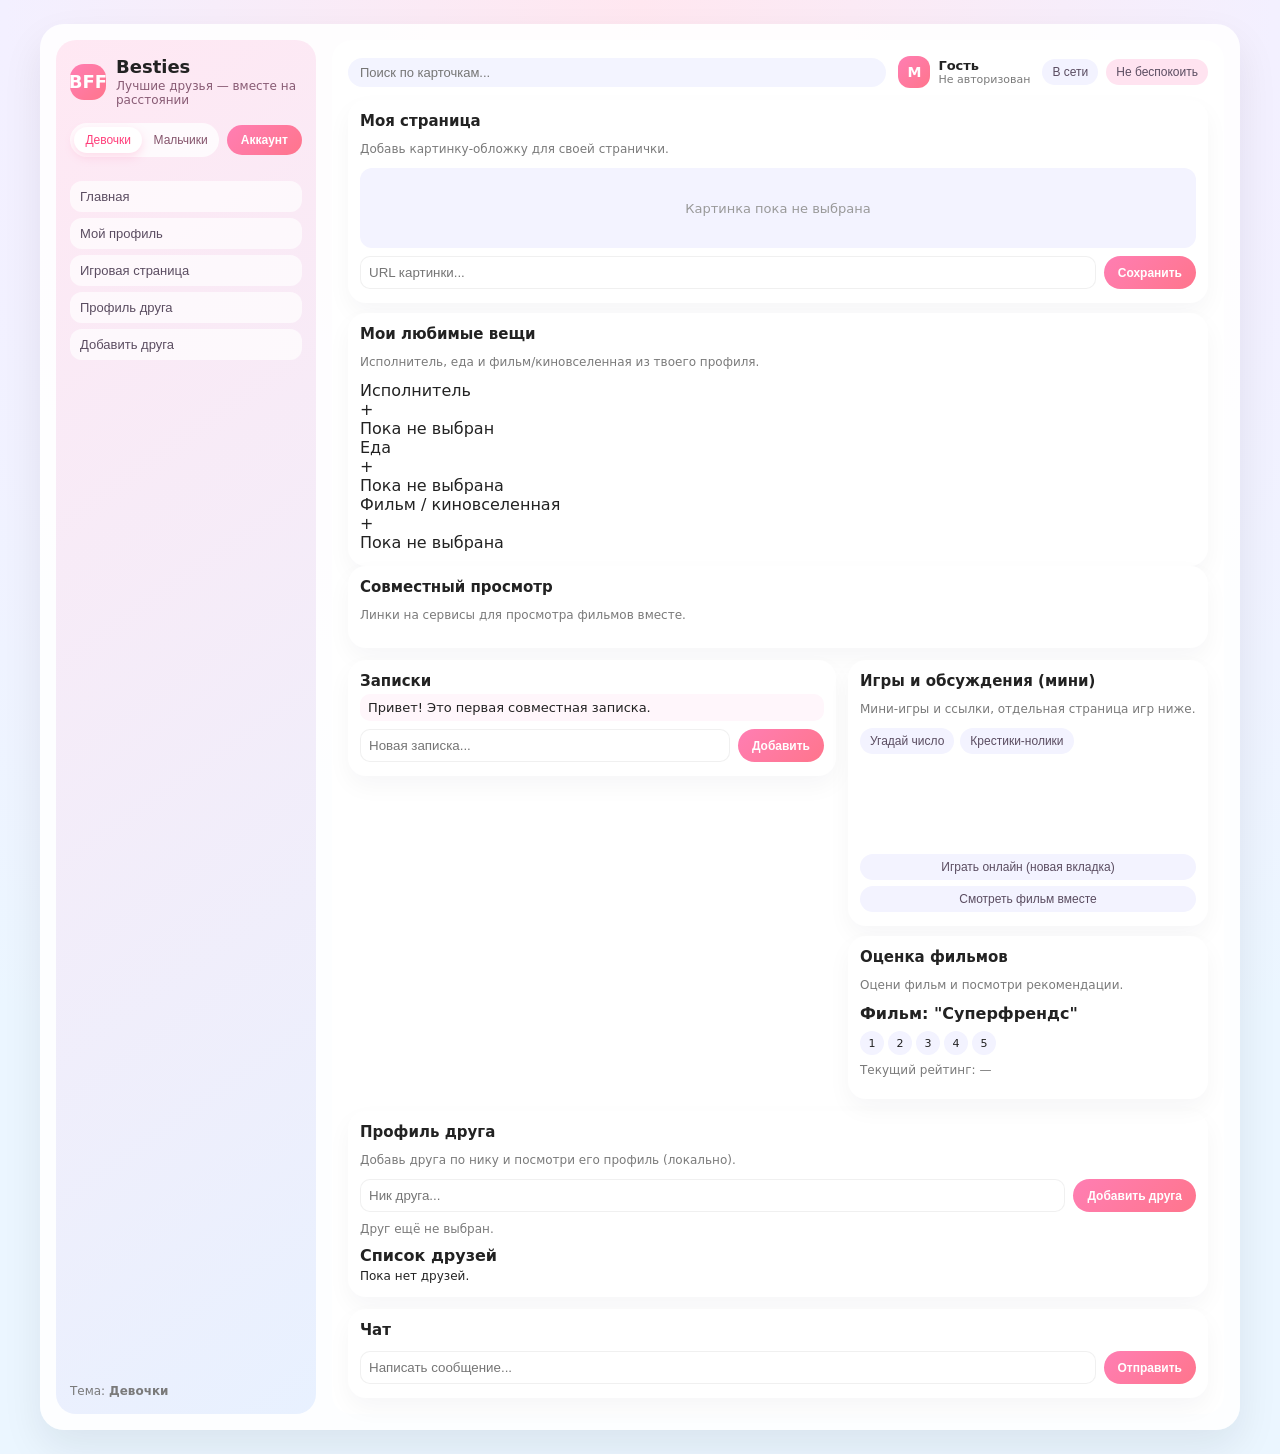
==== commit 92e9415f: "Update index.html" ====
--- a/index.html
+++ b/index.html
@@ -48,6 +48,7 @@
           </div>
           <input id="regFavArtist" placeholder="Любимый исполнитель" />
           <input id="regFavMovies" placeholder="Любимые фильмы/киновселенные" />
+          <input id="regHobby" placeholder="Твоё главное хобби" />
           <input id="regCover" placeholder="URL обложки профиля (по желанию)" />
         </div>
 
@@ -87,6 +88,7 @@
         <button data-view="my-profile">Мой профиль</button>
         <button data-view="games">Игровая страница</button>
         <button data-view="friend">Профиль друга</button>
+        <button data-view="add-friend">Добавить друга</button>
       </nav>
 
       <div style="margin-top:auto">
@@ -132,6 +134,29 @@
           <div style="display:flex;gap:8px;margin-top:8px;">
             <input id="coverInput" placeholder="URL картинки..." style="flex:1;padding:8px;border-radius:10px;border:1px solid rgba(0,0,0,0.06)" />
             <button class="big-btn" id="btnSaveCover">Сохранить</button>
+          </div>
+        </div>
+
+        <!-- Любимые вещи -->
+        <div class="card" id="favoritesCard">
+          <h3>Мои любимые вещи</h3>
+          <p class="muted">Исполнитель, еда и фильм/киновселенная из твоего профиля.</p>
+          <div class="favorites-grid">
+            <div class="favorite-item">
+              <div class="favorite-label">Исполнитель</div>
+              <div class="favorite-image" id="favArtistImage">+</div>
+              <div class="favorite-text" id="favArtistText">Пока не выбран</div>
+            </div>
+            <div class="favorite-item">
+              <div class="favorite-label">Еда</div>
+              <div class="favorite-image" id="favFoodImage">+</div>
+              <div class="favorite-text" id="favFoodText">Пока не выбрана</div>
+            </div>
+            <div class="favorite-item">
+              <div class="favorite-label">Фильм / киновселенная</div>
+              <div class="favorite-image" id="favMovieImage">+</div>
+              <div class="favorite-text" id="favMovieText">Пока не выбрана</div>
+            </div>
           </div>
         </div>
 
@@ -218,7 +243,7 @@
       <div class="view" id="view-my-profile" style="display:none;">
         <div class="card" id="profilePage">
           <h3>Мой профиль</h3>
-          <p class="muted">Настрой фон, фото и стикеры. (Сохраняется в этом браузере.)</p>
+          <p class="muted">Настрой фон, фото, стикеры и свой конструктор. Всё сохраняется в этом браузере.</p>
 
           <div class="profile-page-layout">
             <div class="profile-page-preview">
@@ -229,25 +254,69 @@
                   <div class="sticker-slot" id="stickerSlot2">Стикер 2</div>
                   <div class="sticker-slot" id="stickerSlot3">Стикер 3</div>
                 </div>
+                <!-- слой виджетов конструктора -->
+                <div id="profileWidgetsLayer"></div>
               </div>
             </div>
 
             <div class="profile-page-controls">
-              <label class="muted">Фон профиля (URL картинки):</label>
-              <input id="profileBgInput" placeholder="https://..." />
-
-              <label class="muted" style="margin-top:8px;">Главное фото (URL):</label>
-              <input id="profilePhotoInput" placeholder="https://..." />
-
-              <label class="muted" style="margin-top:8px;">Стикеры (URL):</label>
-              <input id="stickerInput1" placeholder="Стикер 1" />
-              <input id="stickerInput2" placeholder="Стикер 2" />
-              <input id="stickerInput3" placeholder="Стикер 3" />
+              <label class="muted">Фон профиля:</label>
+              <div style="display:flex;gap:6px;flex-wrap:wrap;">
+                <input id="profileBgInput" placeholder="URL фона..." style="flex:1;" />
+                <input type="file" id="profileBgFile" accept="image/*" />
+              </div>
+
+              <label class="muted" style="margin-top:8px;">Главное фото:</label>
+              <div style="display:flex;gap:6px;flex-wrap:wrap;">
+                <input id="profilePhotoInput" placeholder="URL фото..." style="flex:1;" />
+                <input type="file" id="profilePhotoFile" accept="image/*" />
+              </div>
+
+              <label class="muted" style="margin-top:8px;">Стикеры:</label>
+              <div style="display:flex;flex-direction:column;gap:4px;">
+                <div style="display:flex;gap:6px;flex-wrap:wrap;">
+                  <input id="stickerInput1" placeholder="URL стикера 1" style="flex:1;" />
+                  <input type="file" id="stickerFile1" accept="image/*" />
+                </div>
+                <div style="display:flex;gap:6px;flex-wrap:wrap;">
+                  <input id="stickerInput2" placeholder="URL стикера 2" style="flex:1;" />
+                  <input type="file" id="stickerFile2" accept="image/*" />
+                </div>
+                <div style="display:flex;gap:6px;flex-wrap:wrap;">
+                  <input id="stickerInput3" placeholder="URL стикера 3" style="flex:1;" />
+                  <input type="file" id="stickerFile3" accept="image/*" />
+                </div>
+              </div>
 
               <button class="big-btn" id="btnSaveProfile" style="margin-top:10px;">
                 Сохранить профиль
               </button>
-            </div>
+
+              <hr style="margin:12px 0;border:none;border-top:1px solid rgba(0,0,0,0.06);" />
+              <p class="muted">Конструктор профиля: добавляй и перетаскивай элементы.</p>
+              <button class="pill" id="btnAddWidget">Добавить элемент</button>
+              <small class="muted">Подпись к элементу редактируй ниже.</small>
+              <div id="widgetsList" style="margin-top:6px;font-size:12px;"></div>
+            </div>
+          </div>
+
+          <!-- Питомец -->
+          <div class="card" style="margin-top:10px;">
+            <h3>Мой питомец</h3>
+            <p class="muted">Ухаживай за питомцем: корми, играй и укладывай спать.</p>
+            <div class="pet-panel">
+              <div class="pet-avatar" id="petAvatar">🐾</div>
+              <div class="pet-stats">
+                <div>Счастье: <span id="petHappiness">50</span>/100</div>
+                <div>Энергия: <span id="petEnergy">50</span>/100</div>
+              </div>
+            </div>
+            <div class="pet-actions">
+              <button class="pill" id="btnPetFeed">Кормить</button>
+              <button class="pill" id="btnPetPlay">Играть</button>
+              <button class="pill" id="btnPetSleep">Уложить спать</button>
+            </div>
+            <div class="muted" id="petMessage" style="margin-top:6px;"></div>
           </div>
         </div>
       </div>
@@ -281,6 +350,28 @@
         </div>
       </div>
 
+      <!-- VIEW: Добавить друга -->
+      <div class="view" id="view-add-friend" style="display:none;">
+        <div class="card">
+          <h3>Найти друга по интересам</h3>
+          <p class="muted">
+            Введи хобби, киновселенную или исполнителя, мы покажем пользователей с такими же интересами.
+          </p>
+
+          <div style="display:flex;gap:8px;margin-top:8px;flex-wrap:wrap;">
+            <input id="filterHobby" placeholder="Хобби (например, рисование)" style="flex:1;padding:8px;border-radius:10px;border:1px solid rgba(0,0,0,0.06)" />
+            <input id="filterUniverse" placeholder="Киновселенная (например, Marvel)" style="flex:1;padding:8px;border-radius:10px;border:1px solid rgba(0,0,0,0.06)" />
+            <input id="filterArtist" placeholder="Исполнитель (например, Taylor Swift)" style="flex:1;padding:8px;border-radius:10px;border:1px solid rgba(0,0,0,0.06)" />
+          </div>
+
+          <button class="big-btn" id="btnSearchFriends" style="margin-top:8px;">Найти друзей</button>
+
+          <div id="addFriendResults" style="margin-top:10px;" class="muted">
+            Здесь появятся подходящие пользователи.
+          </div>
+        </div>
+      </div>
+
       <template id="cardTemplate">
         <div class="card">
           <h3></h3>
--- a/style.css
+++ b/style.css
@@ -352,7 +352,6 @@
   z-index: 20;
 }
 
-/* Важно: скрывать overlay по hidden */
 .overlay[hidden] {
   display: none !important;
 }
@@ -413,3 +412,114 @@
   background: #fff2fa;
   color: #884b6a;
 }
+
+/* Страница профиля */
+.profile-page-layout {
+  display: flex;
+  gap: 12px;
+  margin-top: 8px;
+  flex-wrap: wrap;
+}
+
+.profile-page-preview {
+  flex: 1 1 220px;
+  min-width: 220px;
+}
+
+.profile-page-controls {
+  flex: 1 1 220px;
+  min-width: 220px;
+  display: flex;
+  flex-direction: column;
+  gap: 6px;
+}
+
+.profile-page-controls input {
+  padding: 7px 9px;
+  border-radius: 10px;
+  border: 1px solid var(--border-soft);
+  font-size: 13px;
+}
+
+.profile-bg {
+  border-radius: 16px;
+  min-height: 160px;
+  background: #f3f3ff;
+  background-size: cover;
+  background-position: center;
+  padding: 10px;
+  position: relative;
+  overflow: hidden;
+}
+
+.profile-photo-preview {
+  width: 80px;
+  height: 80px;
+  border-radius: 16px;
+  background: #ffffffaa;
+  display: flex;
+  align-items: center;
+  justify-content: center;
+  font-size: 12px;
+  color: var(--text-muted);
+  overflow: hidden;
+}
+
+.profile-photo-preview img {
+  width: 100%;
+  height: 100%;
+  object-fit: cover;
+}
+
+.profile-stickers {
+  position: absolute;
+  inset: 0;
+  pointer-events: none;
+}
+
+.sticker-slot {
+  position: absolute;
+  width: 60px;
+  height: 60px;
+  border-radius: 14px;
+  background: #ffe4f3aa;
+  display: flex;
+  align-items: center;
+  justify-content: center;
+  font-size: 11px;
+  color: #884b6a;
+  overflow: hidden;
+}
+
+/* Расположение трёх стикеров */
+#stickerSlot1 { top: 10px; right: 10px; }
+#stickerSlot2 { bottom: 10px; left: 20px; }
+#stickerSlot3 { bottom: 10px; right: 20px; }
+
+.sticker-slot img {
+  width: 100%;
+  height: 100%;
+  object-fit: contain;
+}
+
+/* Список друзей */
+.friends-list {
+  list-style: none;
+  padding: 0;
+  margin: 4px 0 0;
+  display: flex;
+  flex-wrap: wrap;
+  gap: 4px;
+  font-size: 12px;
+}
+
+.friends-list li {
+  padding: 4px 8px;
+  border-radius: 999px;
+  background: #f3f3ff;
+  cursor: pointer;
+}
+
+.friends-list li:hover {
+  background: #ffd2e3;
+}
